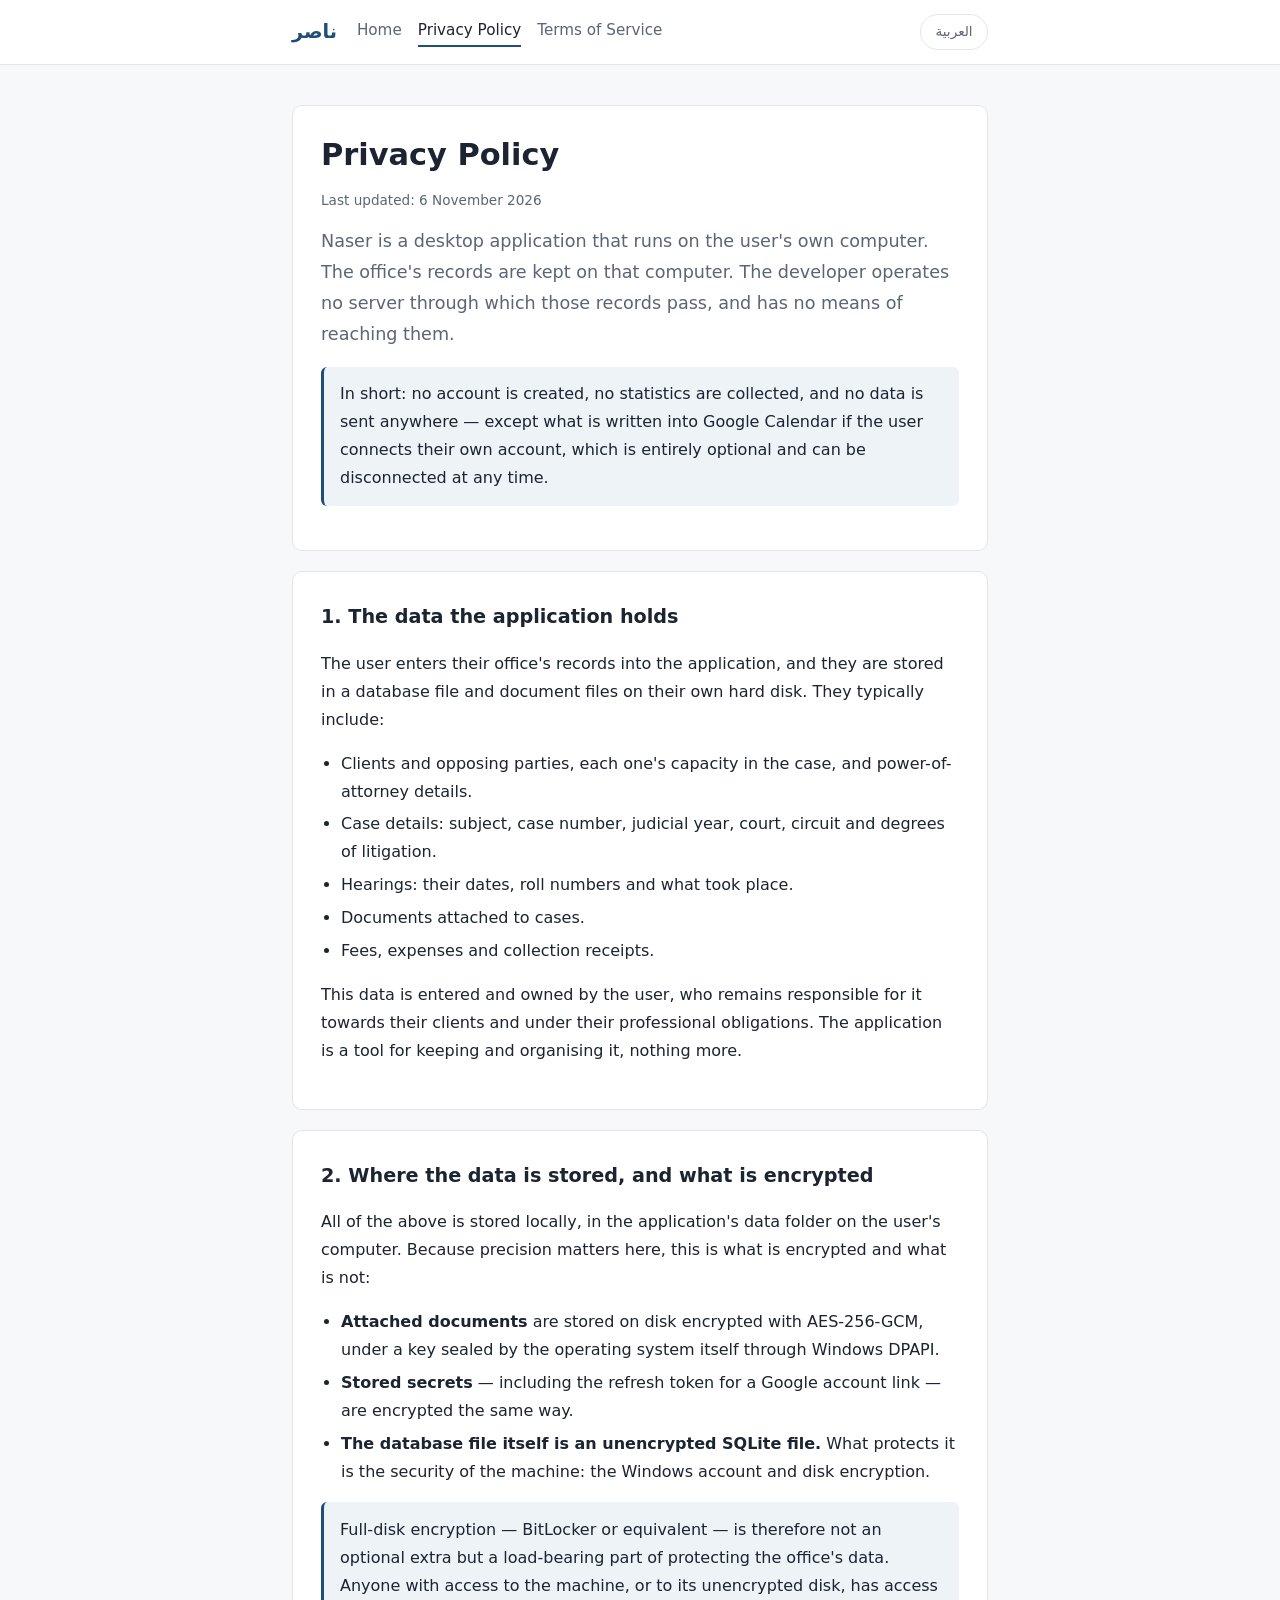
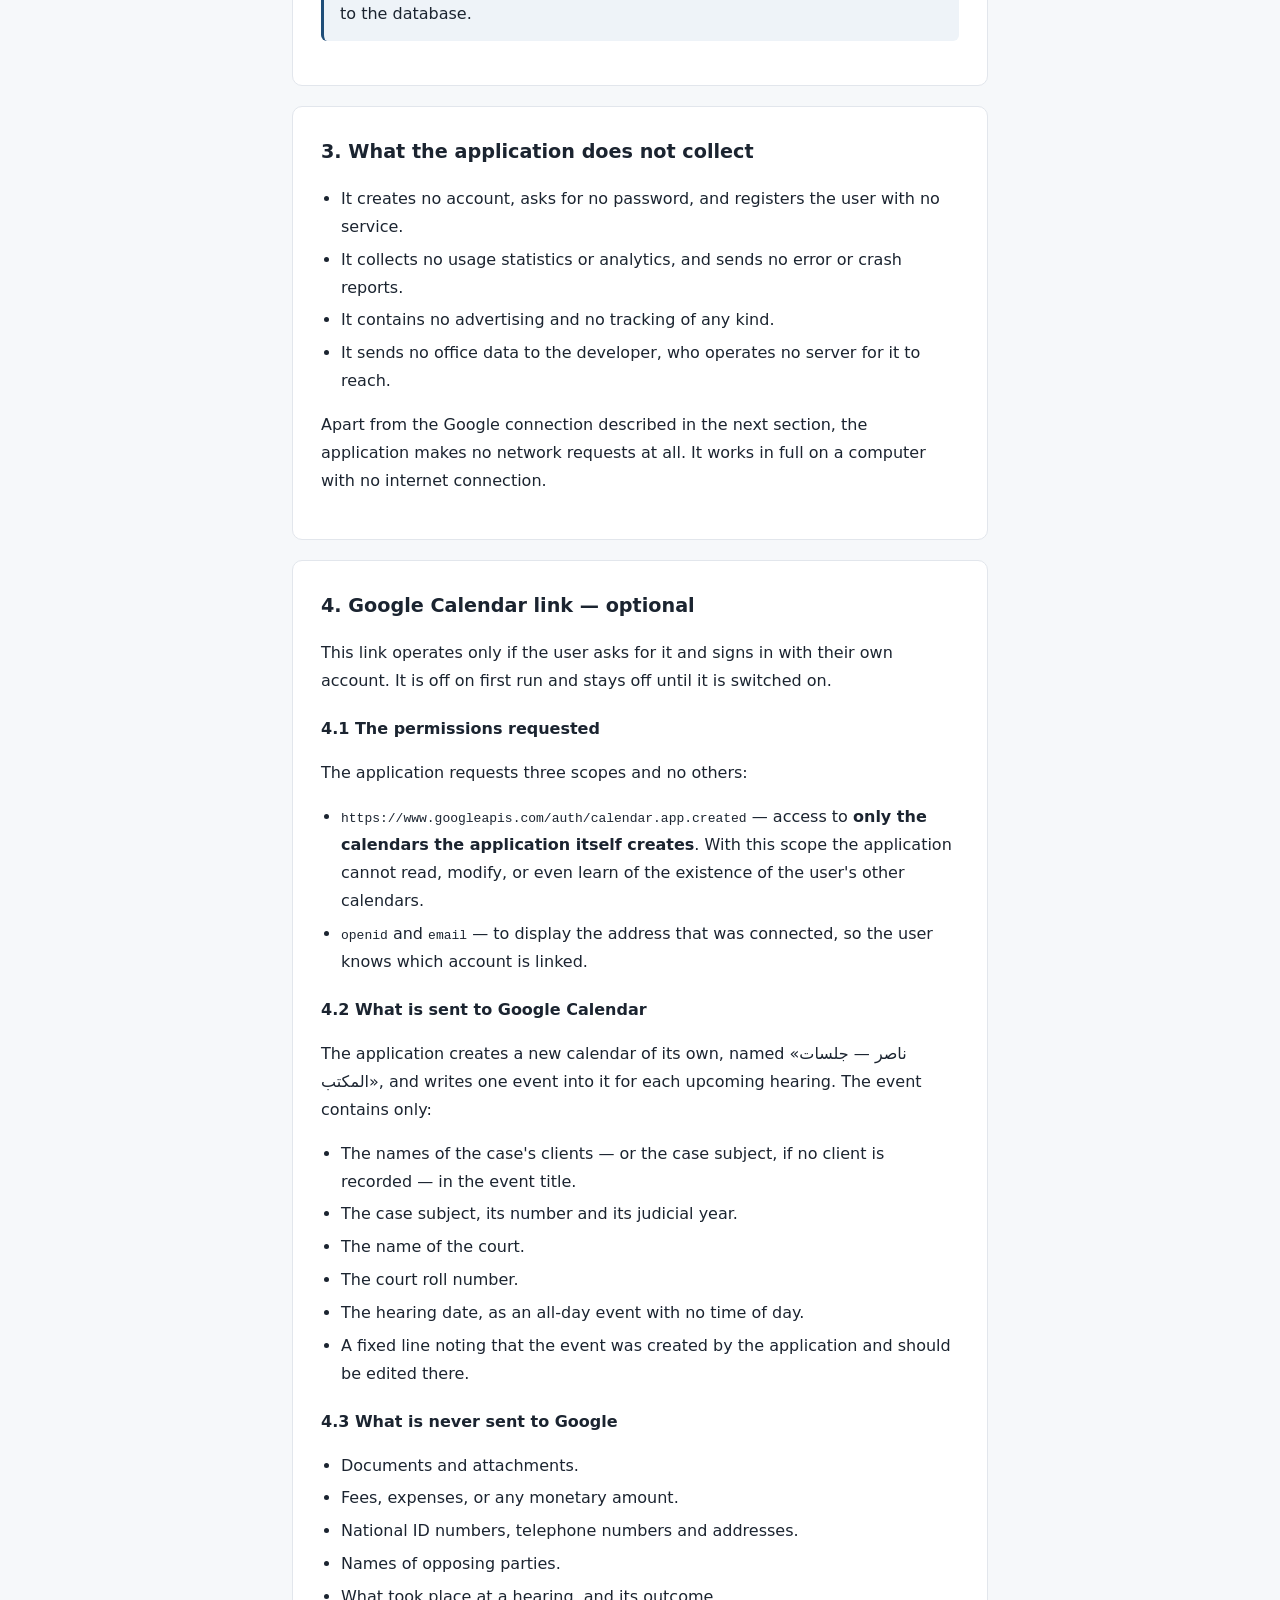
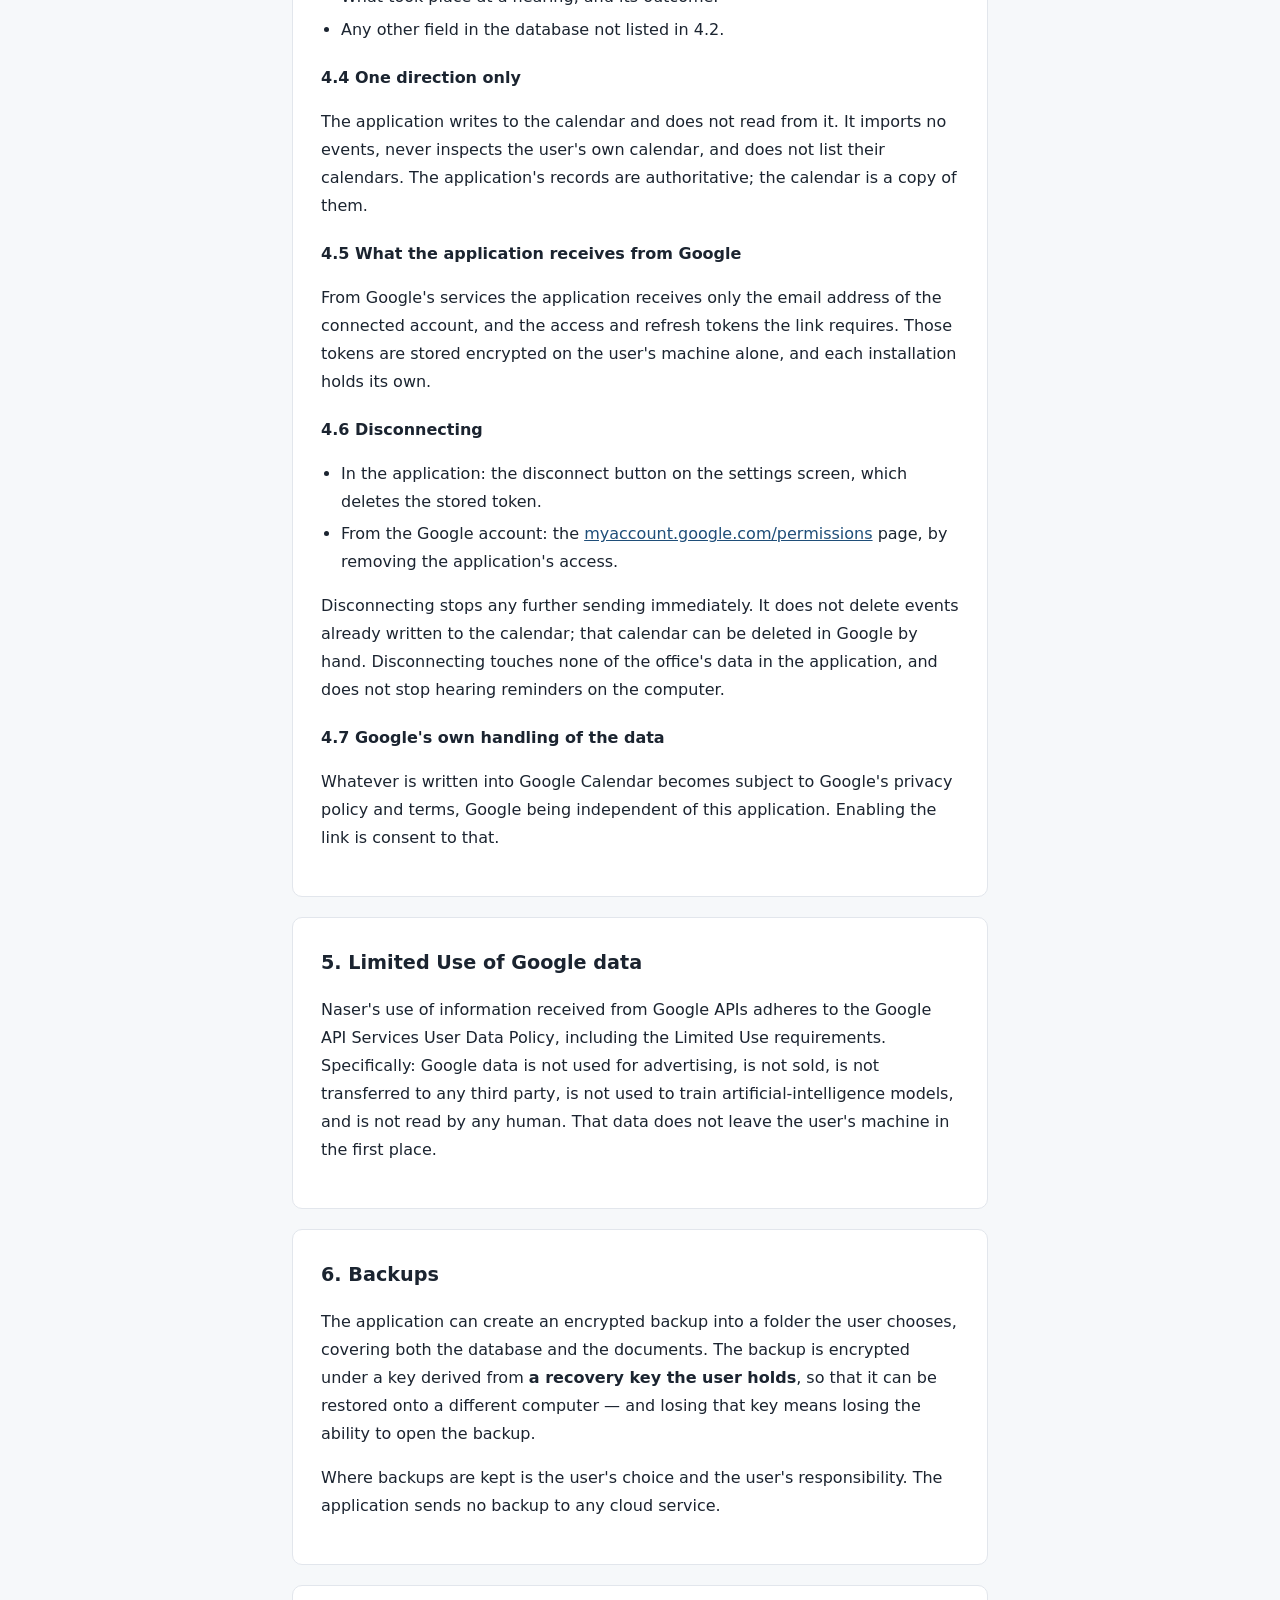
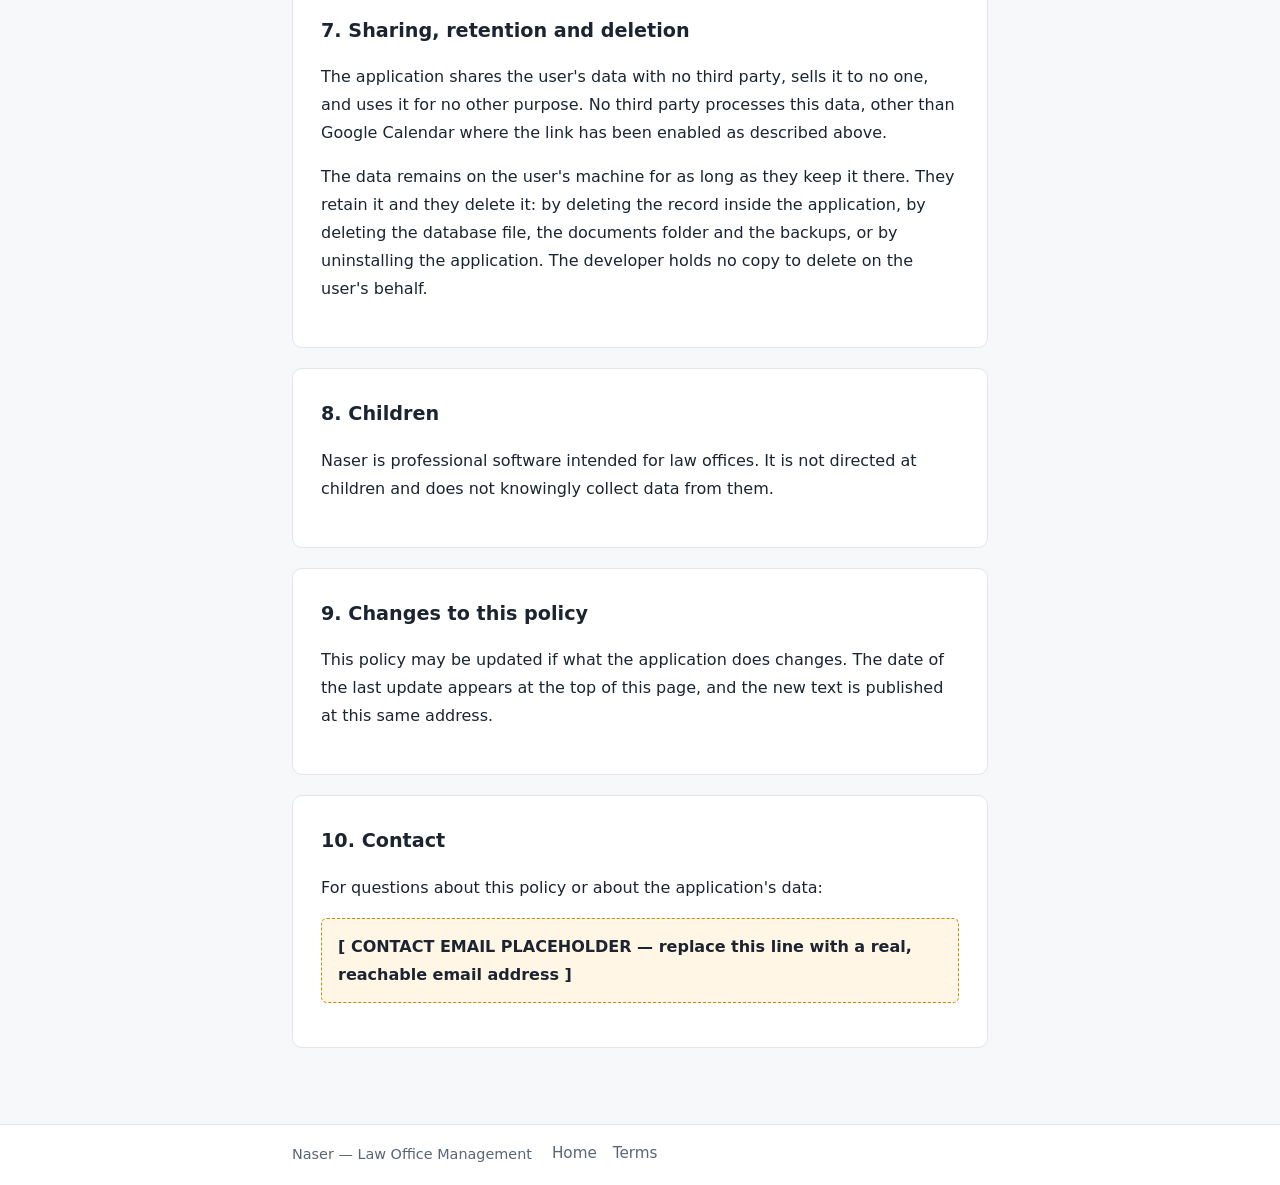
==== privacy.html @ e660e1ad "The pages Google asks for before an app leaves Testing A homepage, a privacy policy and terms of ser" ====
<!DOCTYPE html>
<html lang="ar" dir="rtl" data-lang="ar">
  <head>
    <meta charset="utf-8" />
    <meta name="viewport" content="width=device-width, initial-scale=1" />
    <title>سياسة الخصوصية — ناصر</title>
    <meta
      name="description"
      content="سياسة خصوصية برنامج ناصر لإدارة مكتب المحاماة. Privacy Policy for Naser, a law office management desktop application."
    />
    <link rel="stylesheet" href="styles.css" />
    <script src="lang.js"></script>
  </head>
  <body>
    <header>
      <div class="bar">
        <a class="wordmark" href="index.html">ناصر</a>
        <nav>
          <a href="index.html"><span lang="ar">الرئيسية</span><span lang="en">Home</span></a>
          <a href="privacy.html" aria-current="page"><span lang="ar">سياسة الخصوصية</span><span lang="en">Privacy Policy</span></a>
          <a href="terms.html"><span lang="ar">شروط الاستخدام</span><span lang="en">Terms of Service</span></a>
        </nav>
        <button class="lang-toggle" type="button" id="lang-toggle">
          <span lang="ar">English</span><span lang="en">العربية</span>
        </button>
      </div>
    </header>

    <main>
      <!-- ───────────────────────────── Arabic ───────────────────────────── -->
      <div lang="ar">
        <section class="card">
          <h1>سياسة الخصوصية</h1>
          <p class="updated">آخر تحديث: ٦ نوفمبر ٢٠٢٦</p>
          <p class="lede">
            ناصر برنامج لسطح المكتب يعمل على حاسوب المستخدم نفسه. بيانات المكتب تُحفظ على ذلك
            الحاسوب، ولا يملك مطوِّر البرنامج خادمًا تمر به هذه البيانات ولا وسيلة للوصول إليها.
          </p>
          <div class="note">
            خلاصة هذه السياسة: لا حساب يُنشَأ، ولا إحصاءات تُجمَع، ولا بيانات تُرسَل إلى أي
            جهة — إلا ما يُكتَب في تقويم Google إذا ربط المستخدم حسابه بنفسه، وهو ربط اختياري
            بالكامل ويمكن فصله في أي وقت.
          </div>
        </section>

        <section class="card">
          <h2>١. البيانات التي يحفظها البرنامج</h2>
          <p>
            يُدخل المستخدم بيانات مكتبه في البرنامج، فتُحفظ في ملف قاعدة بيانات وملفات مستندات
            على القرص الصلب لحاسوبه. وتشمل عادةً:
          </p>
          <ul>
            <li>بيانات الموكلين والخصوم وصفة كل منهم في القضية، وبيانات التوكيل.</li>
            <li>بيانات القضايا: الموضوع ورقم الدعوى والسنة القضائية والمحكمة والدائرة ودرجات التقاضي.</li>
            <li>الجلسات: تواريخها وأرقام الرول وما تم فيها.</li>
            <li>المستندات المرفقة بالقضايا.</li>
            <li>الأتعاب والمصروفات وإيصالات التحصيل.</li>
          </ul>
          <p>
            هذه البيانات يُدخلها المستخدم ويملكها، وهو المسؤول عنها تجاه موكليه وبموجب
            التزاماته المهنية. البرنامج أداة حفظ وتنظيم لا أكثر.
          </p>
        </section>

        <section class="card">
          <h2>٢. أين تُحفظ البيانات، وما المشفَّر منها</h2>
          <p>
            كل ما سبق يُحفظ محليًّا في مجلد بيانات التطبيق على حاسوب المستخدم. ولأن الدقة هنا
            تهم، هذا تفصيل ما هو مشفَّر وما ليس كذلك:
          </p>
          <ul>
            <li>
              <strong>المستندات المرفقة</strong> تُحفظ على القرص مشفَّرة بمعيار
              AES‑256‑GCM، بمفتاح يختمه نظام التشغيل نفسه عبر
              <span dir="ltr">Windows DPAPI</span>.
            </li>
            <li>
              <strong>الأسرار المخزَّنة</strong> — ومنها رمز تحديث الربط بحساب Google —
              مشفَّرة بالطريقة نفسها.
            </li>
            <li>
              <strong>ملف قاعدة البيانات نفسه ملف <span dir="ltr">SQLite</span> غير
              مشفَّر.</strong> الذي يحميه هو أمان الجهاز نفسه: حساب Windows وتشفير القرص.
            </li>
          </ul>
          <div class="note">
            ولذلك فإن تشفير قرص الجهاز — <span dir="ltr">BitLocker</span> أو ما يماثله — ليس
            إجراءً إضافيًّا مستحسنًا، بل هو جزء أساسي من حماية بيانات المكتب. من وصل إلى
            الجهاز أو إلى قرصه غير المشفَّر وصل إلى قاعدة البيانات.
          </div>
        </section>

        <section class="card">
          <h2>٣. ما لا يجمعه البرنامج</h2>
          <ul>
            <li>لا يُنشئ البرنامج حسابًا، ولا يطلب كلمة مرور، ولا يسجِّل المستخدم في أي خدمة.</li>
            <li>لا يجمع إحصاءات استخدام ولا تحليلات، ولا يرسل تقارير أخطاء أو انهيار.</li>
            <li>لا يحتوي على إعلانات ولا على أي أداة تتبُّع.</li>
            <li>لا يرسل بيانات المكتب إلى مطوِّر البرنامج، ولا يملك المطوِّر خادمًا تصل إليه.</li>
          </ul>
          <p>
            وفيما عدا الاتصال بخدمات Google الموصوف في البند التالي، لا يُجري البرنامج أي اتصال
            بالشبكة. وهو يعمل كاملًا على جهاز غير متصل بالإنترنت.
          </p>
        </section>

        <section class="card">
          <h2>٤. ربط تقويم Google — اختياري</h2>
          <p>
            لا يعمل هذا الربط إلا إذا طلبه المستخدم وأتم تسجيل الدخول بحسابه. وهو مُعطَّل عند
            أول تشغيل، ويبقى مُعطَّلًا حتى يُفعَّل.
          </p>

          <h3>٤.١ الصلاحيات المطلوبة</h3>
          <p>يطلب البرنامج ثلاث صلاحيات، لا غير:</p>
          <ul>
            <li>
              <code dir="ltr">https://www.googleapis.com/auth/calendar.app.created</code> —
              الوصول إلى <strong>التقاويم التي ينشئها البرنامج نفسه فقط</strong>. لا يستطيع
              البرنامج بهذه الصلاحية قراءة تقويمات المستخدم الأخرى ولا تعديلها ولا حتى معرفة
              وجودها.
            </li>
            <li><code dir="ltr">openid</code> و<code dir="ltr">email</code> — لإظهار عنوان البريد الذي تم الربط به، حتى يعرف المستخدم أي حساب موصول.</li>
          </ul>

          <h3>٤.٢ ما يُرسَل إلى تقويم Google</h3>
          <p>
            ينشئ البرنامج تقويمًا جديدًا خاصًّا به باسم «ناصر — جلسات المكتب»، ويكتب فيه حدثًا
            لكل جلسة قادمة. ويحتوي الحدث على هذه البيانات وحدها:
          </p>
          <ul>
            <li>أسماء موكلي القضية، أو موضوع الدعوى إن لم يكن لها موكل مسجَّل، في عنوان الحدث.</li>
            <li>موضوع الدعوى ورقمها وسنتها القضائية.</li>
            <li>اسم المحكمة.</li>
            <li>رقم الرول.</li>
            <li>تاريخ الجلسة، حدثًا ليوم كامل بلا توقيت.</li>
            <li>سطر ثابت ينبِّه إلى أن الحدث أنشأه البرنامج وأن التعديل يكون من البرنامج.</li>
          </ul>

          <h3>٤.٣ ما لا يُرسَل إلى Google أبدًا</h3>
          <ul>
            <li>المستندات والمرفقات.</li>
            <li>الأتعاب والمصروفات وأي مبلغ مالي.</li>
            <li>أرقام الهوية أو الرقم القومي، وأرقام الهواتف، والعناوين.</li>
            <li>أسماء الخصوم.</li>
            <li>ما تم في الجلسة ونتائجها.</li>
            <li>أي بيان آخر في قاعدة البيانات لم يُذكر في البند ٤.٢.</li>
          </ul>

          <h3>٤.٤ الاتجاه واحد</h3>
          <p>
            يكتب البرنامج في التقويم ولا يقرأ منه. لا يستورد أحداثًا، ولا يطالع تقويم المستخدم،
            ولا يستعلم عن قائمة تقاويمه. سجلّ البرنامج هو الأصل، والتقويم صورة منه.
          </p>

          <h3>٤.٥ ما يستقبله البرنامج من Google</h3>
          <p>
            لا يستقبل البرنامج من خدمات Google إلا عنوان البريد الإلكتروني للحساب الموصول،
            ورموز الدخول والتحديث اللازمة للربط. تُحفظ هذه الرموز مشفَّرة على جهاز المستخدم
            وحده، ولكل نسخة مُثبَّتة رموزها الخاصة.
          </p>

          <h3>٤.٦ فصل الربط</h3>
          <ul>
            <li>من داخل البرنامج: زر فصل الربط في شاشة الإعدادات، فيُحذف الرمز المخزَّن.</li>
            <li>من حساب Google: صفحة
              <a dir="ltr" href="https://myaccount.google.com/permissions" rel="noopener noreferrer" target="_blank">myaccount.google.com/permissions</a>،
              بسحب صلاحية التطبيق.
            </li>
          </ul>
          <p>
            فصل الربط يوقف الإرسال فورًا، ولا يحذف الأحداث التي سبق كتابتها في التقويم؛ يمكن
            حذف ذلك التقويم من Google يدويًّا. وفصل الربط لا يمس بيانات المكتب في البرنامج،
            ولا يوقف تنبيهات الجلسات على الحاسوب.
          </p>

          <h3>٤.٧ معالجة Google للبيانات</h3>
          <p>
            ما يُكتَب في تقويم Google يصبح خاضعًا لسياسة خصوصية Google وشروطها، وهي جهة
            مستقلة عن هذا البرنامج. تفعيل الربط يعني الموافقة على ذلك.
          </p>
        </section>

        <section class="card">
          <h2>٥. الاستخدام المحدود لبيانات Google</h2>
          <p>
            يلتزم استخدام ناصر للمعلومات الواردة من واجهات Google البرمجية بسياسة
            <span dir="ltr">Google API Services User Data Policy</span>، بما فيها متطلبات
            الاستخدام المحدود <span dir="ltr">(Limited Use)</span>. وعلى وجه التحديد: لا
            تُستخدم بيانات Google في الإعلانات، ولا تُبَاع، ولا تُنقَل إلى أي طرف ثالث، ولا
            تُستخدم في تدريب نماذج ذكاء اصطناعي، ولا يطالعها أحد من البشر. وهذه البيانات لا
            تغادر جهاز المستخدم أصلًا.
          </p>
        </section>

        <section class="card">
          <h2>٦. النسخ الاحتياطي</h2>
          <p>
            يستطيع البرنامج إنشاء نسخة احتياطية مشفَّرة في مجلد يختاره المستخدم، تشمل قاعدة
            البيانات والمستندات. والنسخة مشفَّرة بمفتاح مُشتَقّ من <strong>مفتاح استرجاع
            يحتفظ به المستخدم</strong> حتى تكون قابلة للاستعادة على حاسوب آخر — وفقدان هذا
            المفتاح يعني فقدان القدرة على فتح النسخة.
          </p>
          <p>
            مكان حفظ النسخ يختاره المستخدم ويخضع لمسؤوليته. لا يُرسل البرنامج أي نسخة احتياطية
            إلى أي خدمة سحابية.
          </p>
        </section>

        <section class="card">
          <h2>٧. المشاركة مع الغير والاحتفاظ والحذف</h2>
          <p>
            لا يُشارك البرنامج بيانات المستخدم مع أي طرف ثالث، ولا يبيعها، ولا يستخدمها في أي
            غرض آخر. ولا يوجد طرف ثالث يعالج هذه البيانات، فيما عدا تقويم Google إذا فُعِّل
            الربط كما هو موصوف أعلاه.
          </p>
          <p>
            تبقى البيانات على جهاز المستخدم ما بقيت، فهو من يحتفظ بها ومن يحذفها: حذف السجل من
            داخل البرنامج، أو حذف ملف قاعدة البيانات ومجلد المستندات والنسخ الاحتياطية، أو
            إزالة البرنامج من الجهاز. ولا يملك المطوِّر نسخة يحذفها بالنيابة عن المستخدم.
          </p>
        </section>

        <section class="card">
          <h2>٨. الأطفال</h2>
          <p>
            ناصر برنامج مهني موجَّه إلى مكاتب المحاماة، وليس موجَّهًا إلى الأطفال، ولا يجمع
            بيانات منهم عن قصد.
          </p>
        </section>

        <section class="card">
          <h2>٩. تغيير هذه السياسة</h2>
          <p>
            قد تُحدَّث هذه السياسة إذا تغيَّر ما يفعله البرنامج. ويظهر تاريخ آخر تحديث في أعلى
            الصفحة، ويُنشر النص الجديد على هذا العنوان نفسه.
          </p>
        </section>

        <section class="card">
          <h2>١٠. التواصل</h2>
          <p>للأسئلة المتعلقة بهذه السياسة أو ببيانات البرنامج:</p>
          <p class="placeholder">
            [ موضع بريد التواصل — يُستبدَل هذا السطر ببريد إلكتروني حقيقي يمكن استقباله ]
          </p>
        </section>
      </div>

      <!-- ───────────────────────────── English ──────────────────────────── -->
      <div lang="en">
        <section class="card">
          <h1>Privacy Policy</h1>
          <p class="updated">Last updated: 6 November 2026</p>
          <p class="lede">
            Naser is a desktop application that runs on the user's own computer. The office's
            records are kept on that computer. The developer operates no server through which
            those records pass, and has no means of reaching them.
          </p>
          <div class="note">
            In short: no account is created, no statistics are collected, and no data is sent
            anywhere — except what is written into Google Calendar if the user connects their own
            account, which is entirely optional and can be disconnected at any time.
          </div>
        </section>

        <section class="card">
          <h2>1. The data the application holds</h2>
          <p>
            The user enters their office's records into the application, and they are stored in a
            database file and document files on their own hard disk. They typically include:
          </p>
          <ul>
            <li>Clients and opposing parties, each one's capacity in the case, and power-of-attorney details.</li>
            <li>Case details: subject, case number, judicial year, court, circuit and degrees of litigation.</li>
            <li>Hearings: their dates, roll numbers and what took place.</li>
            <li>Documents attached to cases.</li>
            <li>Fees, expenses and collection receipts.</li>
          </ul>
          <p>
            This data is entered and owned by the user, who remains responsible for it towards
            their clients and under their professional obligations. The application is a tool for
            keeping and organising it, nothing more.
          </p>
        </section>

        <section class="card">
          <h2>2. Where the data is stored, and what is encrypted</h2>
          <p>
            All of the above is stored locally, in the application's data folder on the user's
            computer. Because precision matters here, this is what is encrypted and what is not:
          </p>
          <ul>
            <li>
              <strong>Attached documents</strong> are stored on disk encrypted with AES-256-GCM,
              under a key sealed by the operating system itself through Windows DPAPI.
            </li>
            <li>
              <strong>Stored secrets</strong> — including the refresh token for a Google
              account link — are encrypted the same way.
            </li>
            <li>
              <strong>The database file itself is an unencrypted SQLite file.</strong> What
              protects it is the security of the machine: the Windows account and disk encryption.
            </li>
          </ul>
          <div class="note">
            Full-disk encryption — BitLocker or equivalent — is therefore not an optional extra
            but a load-bearing part of protecting the office's data. Anyone with access to the
            machine, or to its unencrypted disk, has access to the database.
          </div>
        </section>

        <section class="card">
          <h2>3. What the application does not collect</h2>
          <ul>
            <li>It creates no account, asks for no password, and registers the user with no service.</li>
            <li>It collects no usage statistics or analytics, and sends no error or crash reports.</li>
            <li>It contains no advertising and no tracking of any kind.</li>
            <li>It sends no office data to the developer, who operates no server for it to reach.</li>
          </ul>
          <p>
            Apart from the Google connection described in the next section, the application makes
            no network requests at all. It works in full on a computer with no internet connection.
          </p>
        </section>

        <section class="card">
          <h2>4. Google Calendar link — optional</h2>
          <p>
            This link operates only if the user asks for it and signs in with their own account.
            It is off on first run and stays off until it is switched on.
          </p>

          <h3>4.1 The permissions requested</h3>
          <p>The application requests three scopes and no others:</p>
          <ul>
            <li>
              <code>https://www.googleapis.com/auth/calendar.app.created</code> — access to
              <strong>only the calendars the application itself creates</strong>. With this scope
              the application cannot read, modify, or even learn of the existence of the user's
              other calendars.
            </li>
            <li><code>openid</code> and <code>email</code> — to display the address that was connected, so the user knows which account is linked.</li>
          </ul>

          <h3>4.2 What is sent to Google Calendar</h3>
          <p>
            The application creates a new calendar of its own, named «ناصر — جلسات المكتب», and
            writes one event into it for each upcoming hearing. The event contains only:
          </p>
          <ul>
            <li>The names of the case's clients — or the case subject, if no client is recorded — in the event title.</li>
            <li>The case subject, its number and its judicial year.</li>
            <li>The name of the court.</li>
            <li>The court roll number.</li>
            <li>The hearing date, as an all-day event with no time of day.</li>
            <li>A fixed line noting that the event was created by the application and should be edited there.</li>
          </ul>

          <h3>4.3 What is never sent to Google</h3>
          <ul>
            <li>Documents and attachments.</li>
            <li>Fees, expenses, or any monetary amount.</li>
            <li>National ID numbers, telephone numbers and addresses.</li>
            <li>Names of opposing parties.</li>
            <li>What took place at a hearing, and its outcome.</li>
            <li>Any other field in the database not listed in 4.2.</li>
          </ul>

          <h3>4.4 One direction only</h3>
          <p>
            The application writes to the calendar and does not read from it. It imports no
            events, never inspects the user's own calendar, and does not list their calendars.
            The application's records are authoritative; the calendar is a copy of them.
          </p>

          <h3>4.5 What the application receives from Google</h3>
          <p>
            From Google's services the application receives only the email address of the
            connected account, and the access and refresh tokens the link requires. Those tokens
            are stored encrypted on the user's machine alone, and each installation holds its own.
          </p>

          <h3>4.6 Disconnecting</h3>
          <ul>
            <li>In the application: the disconnect button on the settings screen, which deletes the stored token.</li>
            <li>From the Google account: the
              <a href="https://myaccount.google.com/permissions" rel="noopener noreferrer" target="_blank">myaccount.google.com/permissions</a>
              page, by removing the application's access.
            </li>
          </ul>
          <p>
            Disconnecting stops any further sending immediately. It does not delete events already
            written to the calendar; that calendar can be deleted in Google by hand. Disconnecting
            touches none of the office's data in the application, and does not stop hearing
            reminders on the computer.
          </p>

          <h3>4.7 Google's own handling of the data</h3>
          <p>
            Whatever is written into Google Calendar becomes subject to Google's privacy policy
            and terms, Google being independent of this application. Enabling the link is consent
            to that.
          </p>
        </section>

        <section class="card">
          <h2>5. Limited Use of Google data</h2>
          <p>
            Naser's use of information received from Google APIs adheres to the
            Google API Services User Data Policy, including the Limited Use requirements.
            Specifically: Google data is not used for advertising, is not sold, is not transferred
            to any third party, is not used to train artificial-intelligence models, and is not
            read by any human. That data does not leave the user's machine in the first place.
          </p>
        </section>

        <section class="card">
          <h2>6. Backups</h2>
          <p>
            The application can create an encrypted backup into a folder the user chooses,
            covering both the database and the documents. The backup is encrypted under a key
            derived from <strong>a recovery key the user holds</strong>, so that it can be
            restored onto a different computer — and losing that key means losing the ability to
            open the backup.
          </p>
          <p>
            Where backups are kept is the user's choice and the user's responsibility. The
            application sends no backup to any cloud service.
          </p>
        </section>

        <section class="card">
          <h2>7. Sharing, retention and deletion</h2>
          <p>
            The application shares the user's data with no third party, sells it to no one, and
            uses it for no other purpose. No third party processes this data, other than Google
            Calendar where the link has been enabled as described above.
          </p>
          <p>
            The data remains on the user's machine for as long as they keep it there. They retain
            it and they delete it: by deleting the record inside the application, by deleting the
            database file, the documents folder and the backups, or by uninstalling the
            application. The developer holds no copy to delete on the user's behalf.
          </p>
        </section>

        <section class="card">
          <h2>8. Children</h2>
          <p>
            Naser is professional software intended for law offices. It is not directed at
            children and does not knowingly collect data from them.
          </p>
        </section>

        <section class="card">
          <h2>9. Changes to this policy</h2>
          <p>
            This policy may be updated if what the application does changes. The date of the last
            update appears at the top of this page, and the new text is published at this same
            address.
          </p>
        </section>

        <section class="card">
          <h2>10. Contact</h2>
          <p>For questions about this policy or about the application's data:</p>
          <p class="placeholder">
            [ CONTACT EMAIL PLACEHOLDER — replace this line with a real, reachable email address ]
          </p>
        </section>
      </div>
    </main>

    <footer>
      <div class="bar bar--footer">
        <span><span lang="ar">ناصر — نظام إدارة مكتب المحاماة</span><span lang="en">Naser — Law Office Management</span></span>
        <nav>
          <a href="index.html"><span lang="ar">الرئيسية</span><span lang="en">Home</span></a>
          <a href="terms.html"><span lang="ar">الشروط</span><span lang="en">Terms</span></a>
        </nav>
      </div>
    </footer>
  </body>
</html>
---- styles.css ----
/*
  One stylesheet for the three pages.

  No framework and no webfont: the pages must load on a slow connection and
  must not report a visitor to a third party, which a hosted font does.
*/

:root {
  --ink: #1b2430;
  --muted: #5a6575;
  --line: #e2e6ec;
  --paper: #ffffff;
  --wash: #f6f8fa;
  --accent: #1f4e79;
  --accent-wash: #eef3f8;
  --radius: 10px;
  --measure: 46rem;
}

* {
  box-sizing: border-box;
}

html {
  font-family: 'Segoe UI', 'Noto Sans Arabic', Tahoma, system-ui, -apple-system, sans-serif;
  line-height: 1.75;
  color: var(--ink);
  background: var(--wash);
  -webkit-text-size-adjust: 100%;
}

body {
  margin: 0;
  display: flex;
  min-height: 100vh;
  flex-direction: column;
}

/* ── language ──────────────────────────────────────────────────────────
   Both languages are in the page. Without JavaScript both are shown,
   which is worse-looking and still correct; with it, one at a time. */
html[data-lang='ar'] [lang='en'],
html[data-lang='en'] [lang='ar'] {
  display: none;
}

header {
  background: var(--paper);
  border-bottom: 1px solid var(--line);
}

.bar {
  max-width: var(--measure);
  margin: 0 auto;
  padding: 0.9rem 1.25rem;
  display: flex;
  flex-wrap: wrap;
  align-items: center;
  gap: 0.75rem 1.25rem;
}

.wordmark {
  font-size: 1.2rem;
  font-weight: 700;
  color: var(--accent);
  text-decoration: none;
}

nav {
  display: flex;
  flex-wrap: wrap;
  gap: 1rem;
  font-size: 0.95rem;
}

nav a {
  color: var(--muted);
  text-decoration: none;
  padding-bottom: 2px;
  border-bottom: 2px solid transparent;
}

nav a:hover,
nav a:focus-visible {
  color: var(--accent);
  border-bottom-color: var(--accent);
}

nav a[aria-current='page'] {
  color: var(--ink);
  border-bottom-color: var(--accent);
}

.lang-toggle {
  margin-inline-start: auto;
  font: inherit;
  font-size: 0.85rem;
  cursor: pointer;
  background: var(--paper);
  color: var(--muted);
  border: 1px solid var(--line);
  border-radius: 999px;
  padding: 0.3rem 0.9rem;
}

.lang-toggle:hover {
  border-color: var(--accent);
  color: var(--accent);
}

main {
  flex: 1;
  max-width: var(--measure);
  width: 100%;
  margin: 0 auto;
  padding: 2.5rem 1.25rem 3.5rem;
}

.card {
  background: var(--paper);
  border: 1px solid var(--line);
  border-radius: var(--radius);
  padding: 1.75rem;
  margin-bottom: 1.25rem;
}

h1 {
  font-size: 1.9rem;
  line-height: 1.35;
  margin: 0 0 0.35rem;
}

h2 {
  font-size: 1.2rem;
  margin: 2rem 0 0.5rem;
}

h2:first-child {
  margin-top: 0;
}

h3 {
  font-size: 1rem;
  margin: 1.25rem 0 0.35rem;
}

p,
li {
  color: var(--ink);
}

.lede {
  font-size: 1.1rem;
  color: var(--muted);
  margin-top: 0;
}

.updated {
  font-size: 0.85rem;
  color: var(--muted);
}

ul {
  padding-inline-start: 1.25rem;
}

li {
  margin: 0.3rem 0;
}

a {
  color: var(--accent);
}

/* A fact worth not missing, and a thing the owner must still fill in. */
.note {
  background: var(--accent-wash);
  border-inline-start: 3px solid var(--accent);
  border-radius: 6px;
  padding: 0.85rem 1rem;
  margin: 1rem 0;
}

.placeholder {
  background: #fff6e5;
  border: 1px dashed #c98a00;
  border-radius: 6px;
  padding: 0.85rem 1rem;
  margin: 1rem 0;
  font-weight: 600;
}

.features {
  display: grid;
  gap: 1rem;
  grid-template-columns: 1fr;
  padding: 0;
  list-style: none;
}

@media (min-width: 40rem) {
  .features {
    grid-template-columns: 1fr 1fr;
  }
}

.features li {
  background: var(--wash);
  border: 1px solid var(--line);
  border-radius: 8px;
  padding: 0.9rem 1rem;
  margin: 0;
}

.features strong {
  display: block;
  margin-bottom: 0.2rem;
}

footer {
  border-top: 1px solid var(--line);
  background: var(--paper);
  font-size: 0.9rem;
  color: var(--muted);
}

.bar--footer {
  gap: 0.5rem 1.25rem;
}

footer a {
  color: var(--muted);
}

footer a:hover {
  color: var(--accent);
}
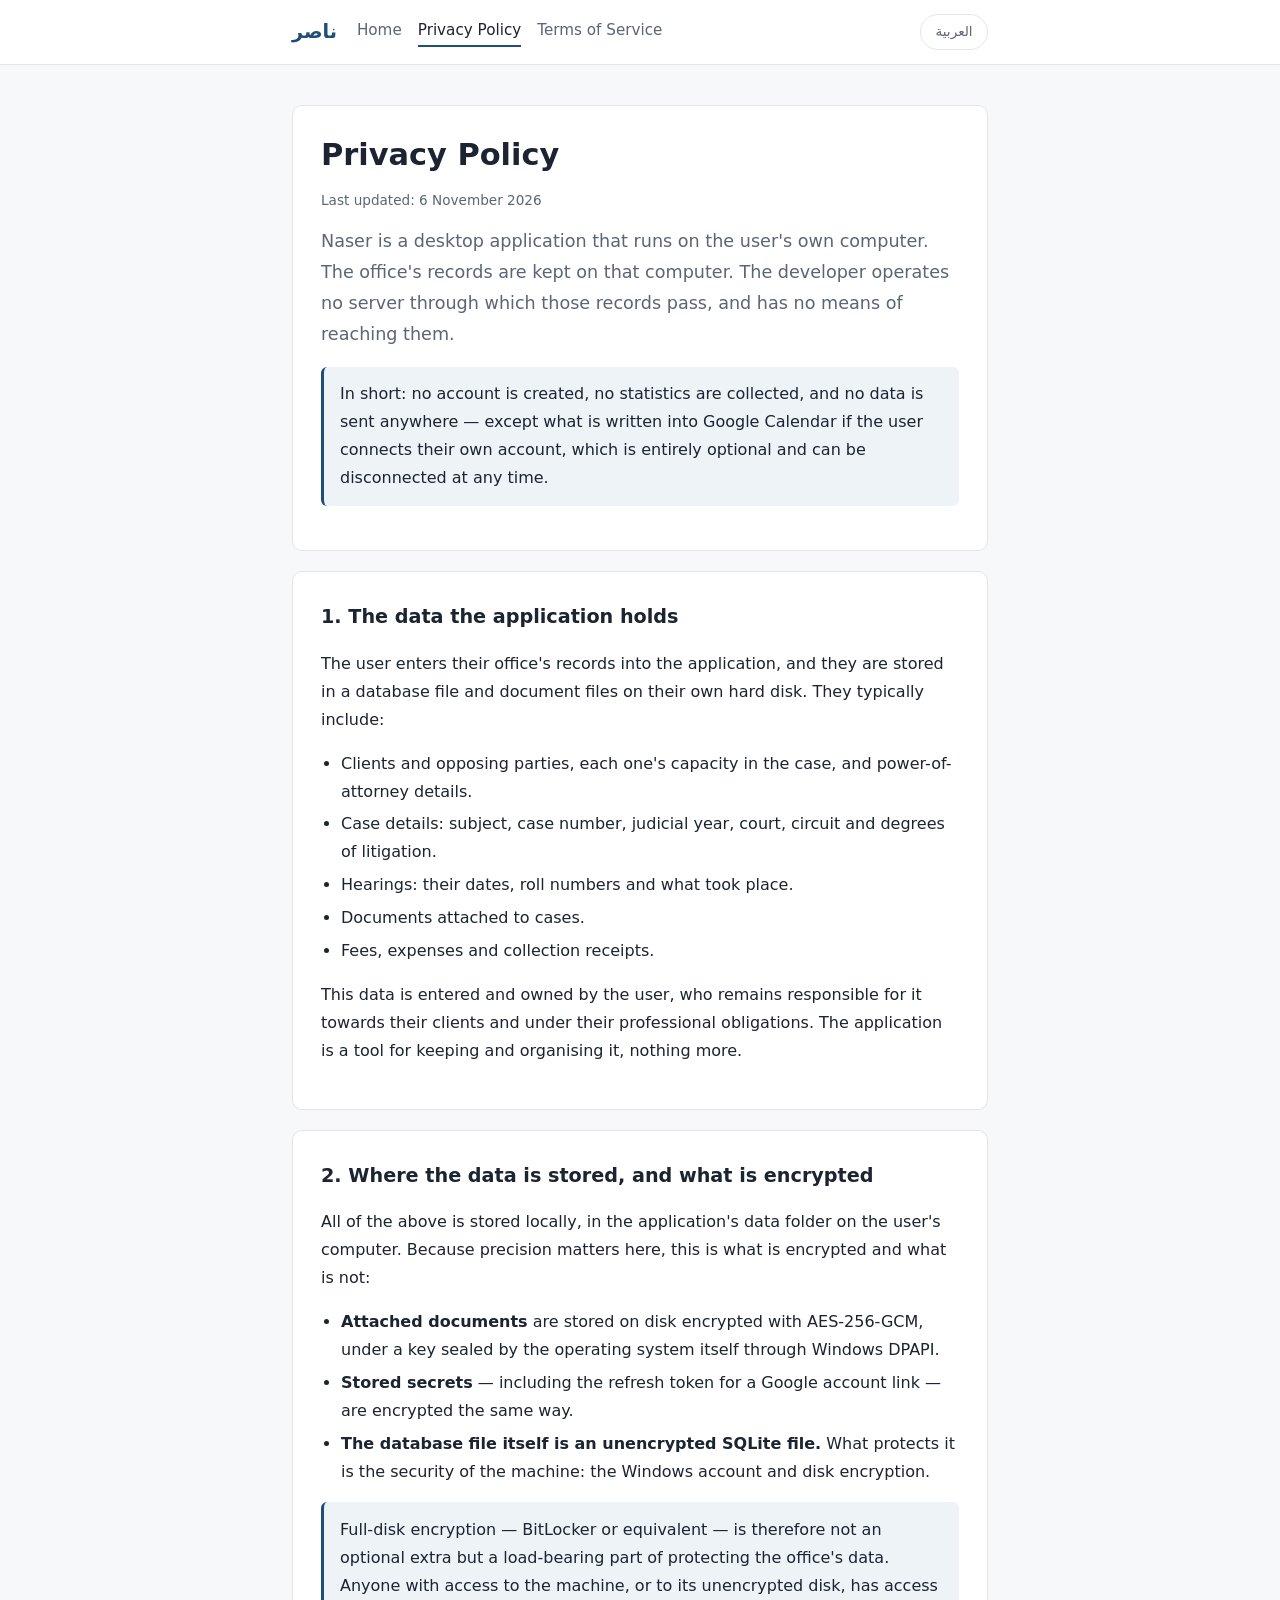
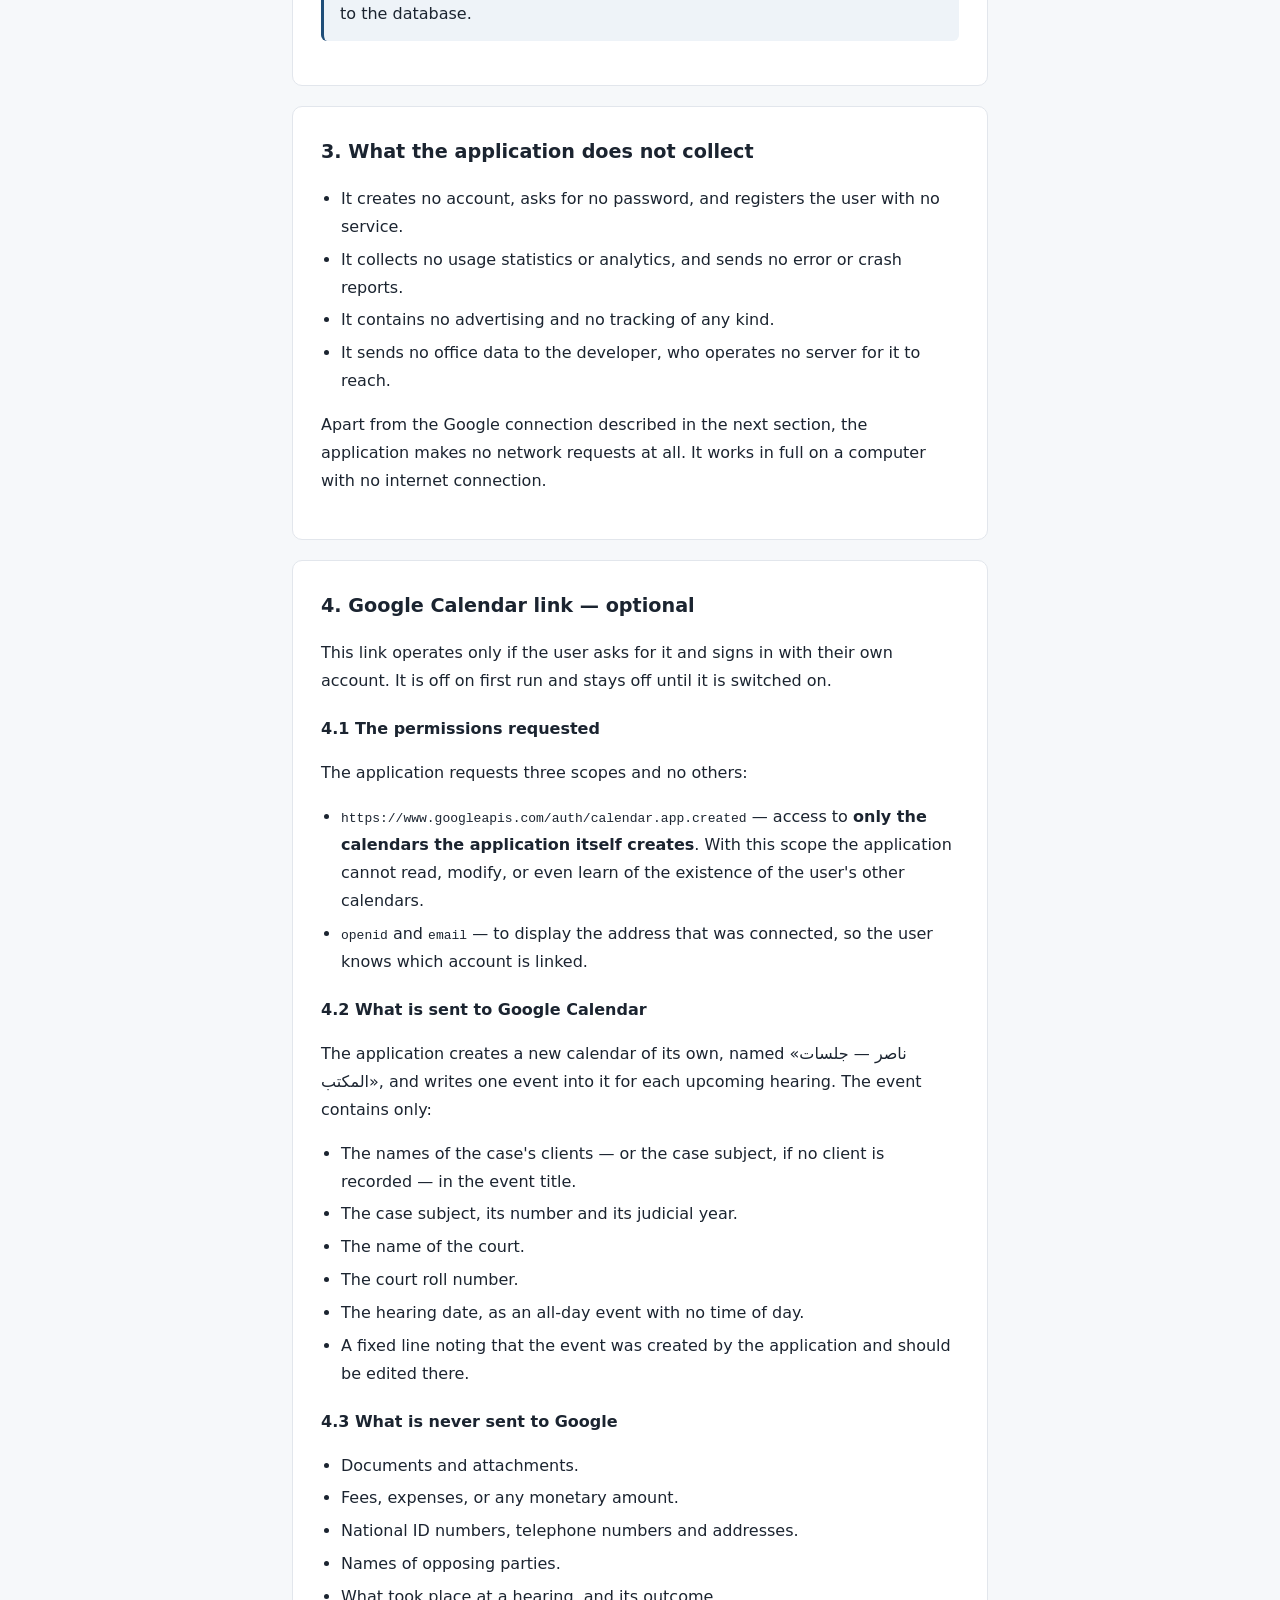
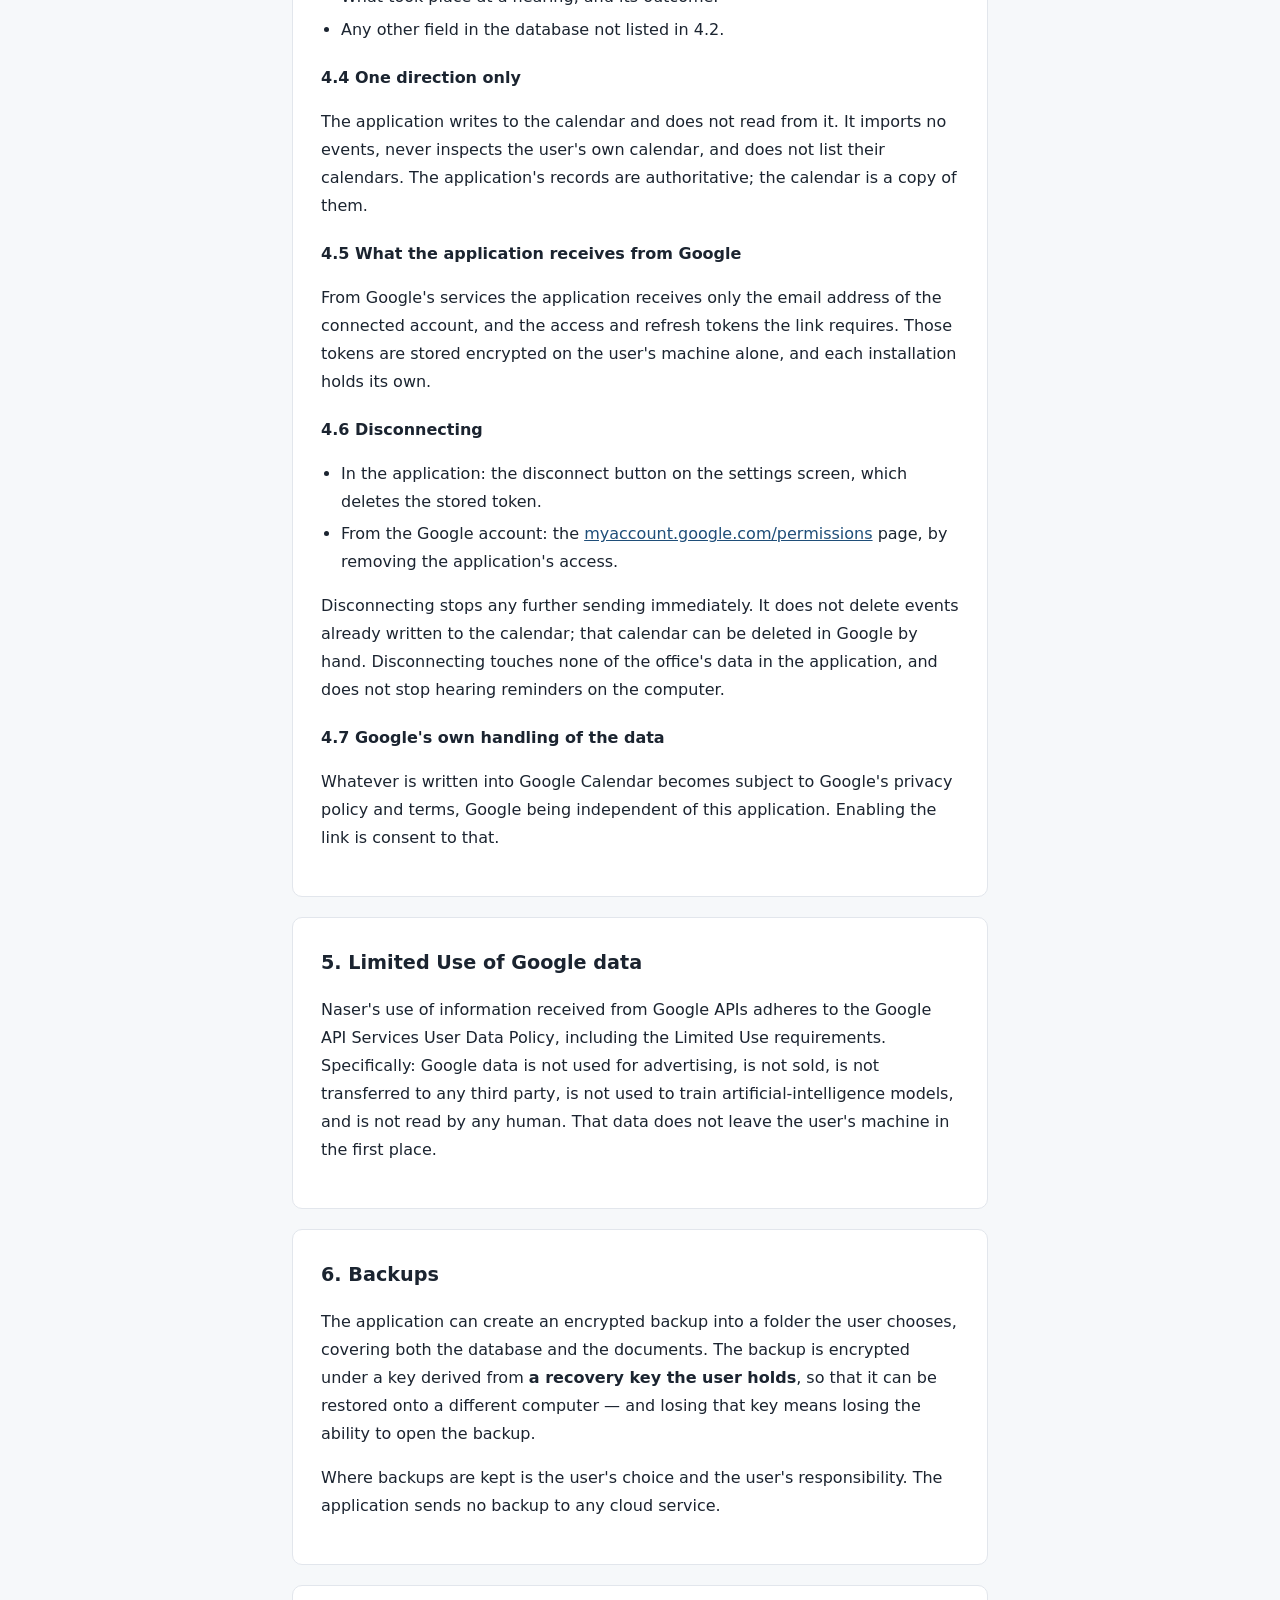
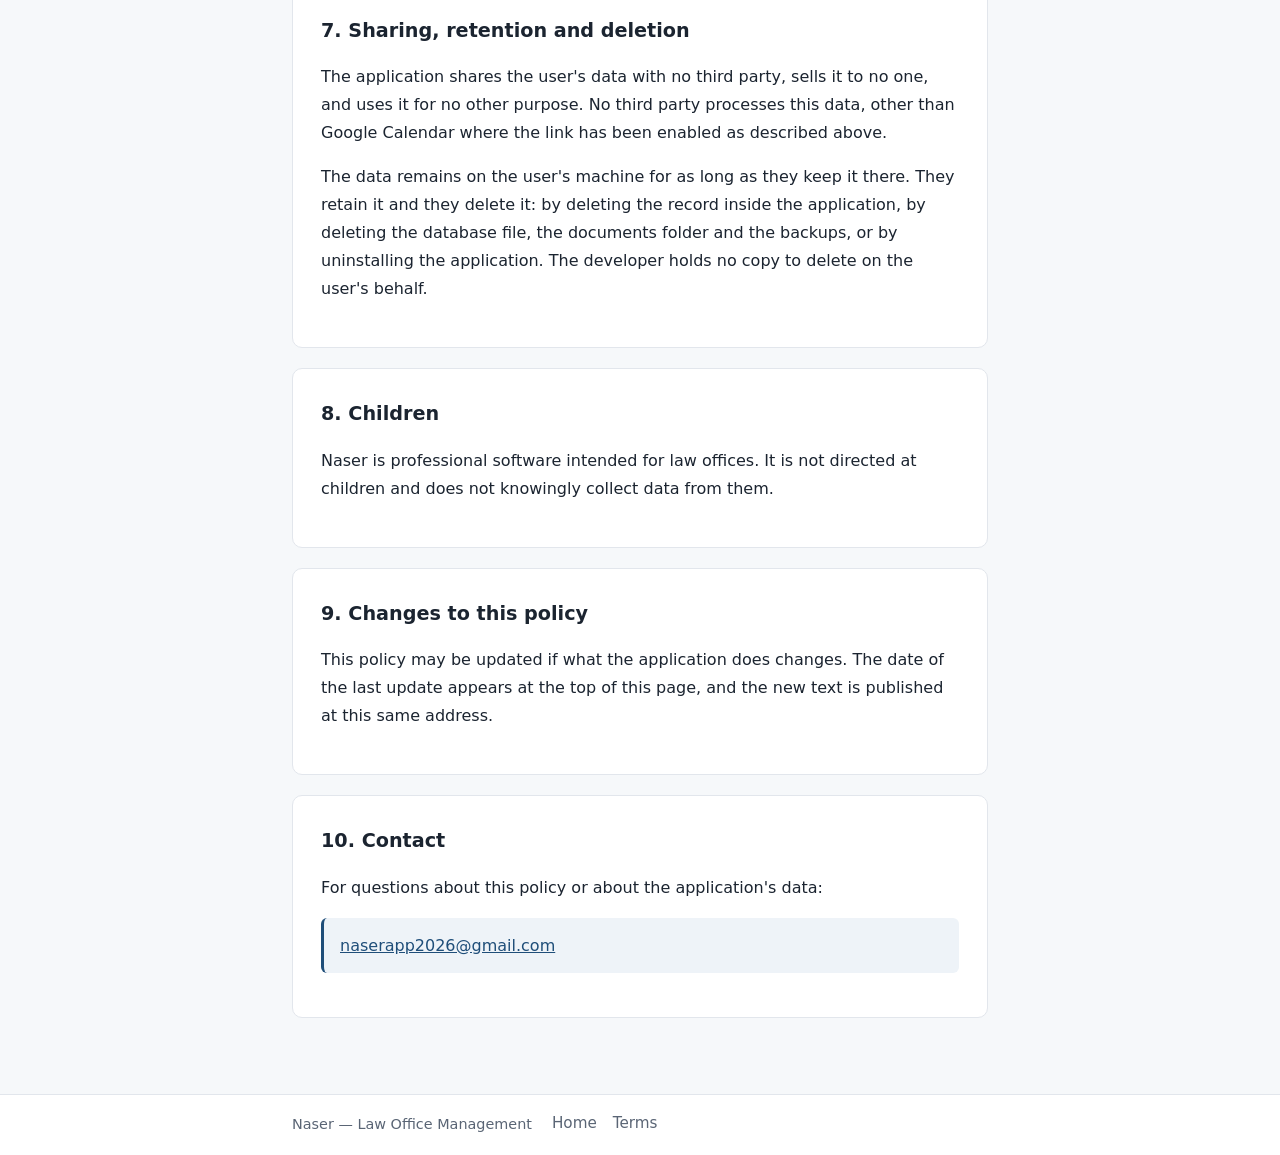
==== commit 44af596d: "A contact address the reviewer can actually write to The placeholder is replaced with the office's a" ====
--- a/privacy.html
+++ b/privacy.html
@@ -240,8 +240,8 @@
         <section class="card">
           <h2>١٠. التواصل</h2>
           <p>للأسئلة المتعلقة بهذه السياسة أو ببيانات البرنامج:</p>
-          <p class="placeholder">
-            [ موضع بريد التواصل — يُستبدَل هذا السطر ببريد إلكتروني حقيقي يمكن استقباله ]
+          <p class="note">
+            <a dir="ltr" href="mailto:naserapp2026@gmail.com">naserapp2026@gmail.com</a>
           </p>
         </section>
       </div>
@@ -465,8 +465,8 @@
         <section class="card">
           <h2>10. Contact</h2>
           <p>For questions about this policy or about the application's data:</p>
-          <p class="placeholder">
-            [ CONTACT EMAIL PLACEHOLDER — replace this line with a real, reachable email address ]
+          <p class="note">
+            <a dir="ltr" href="mailto:naserapp2026@gmail.com">naserapp2026@gmail.com</a>
           </p>
         </section>
       </div>
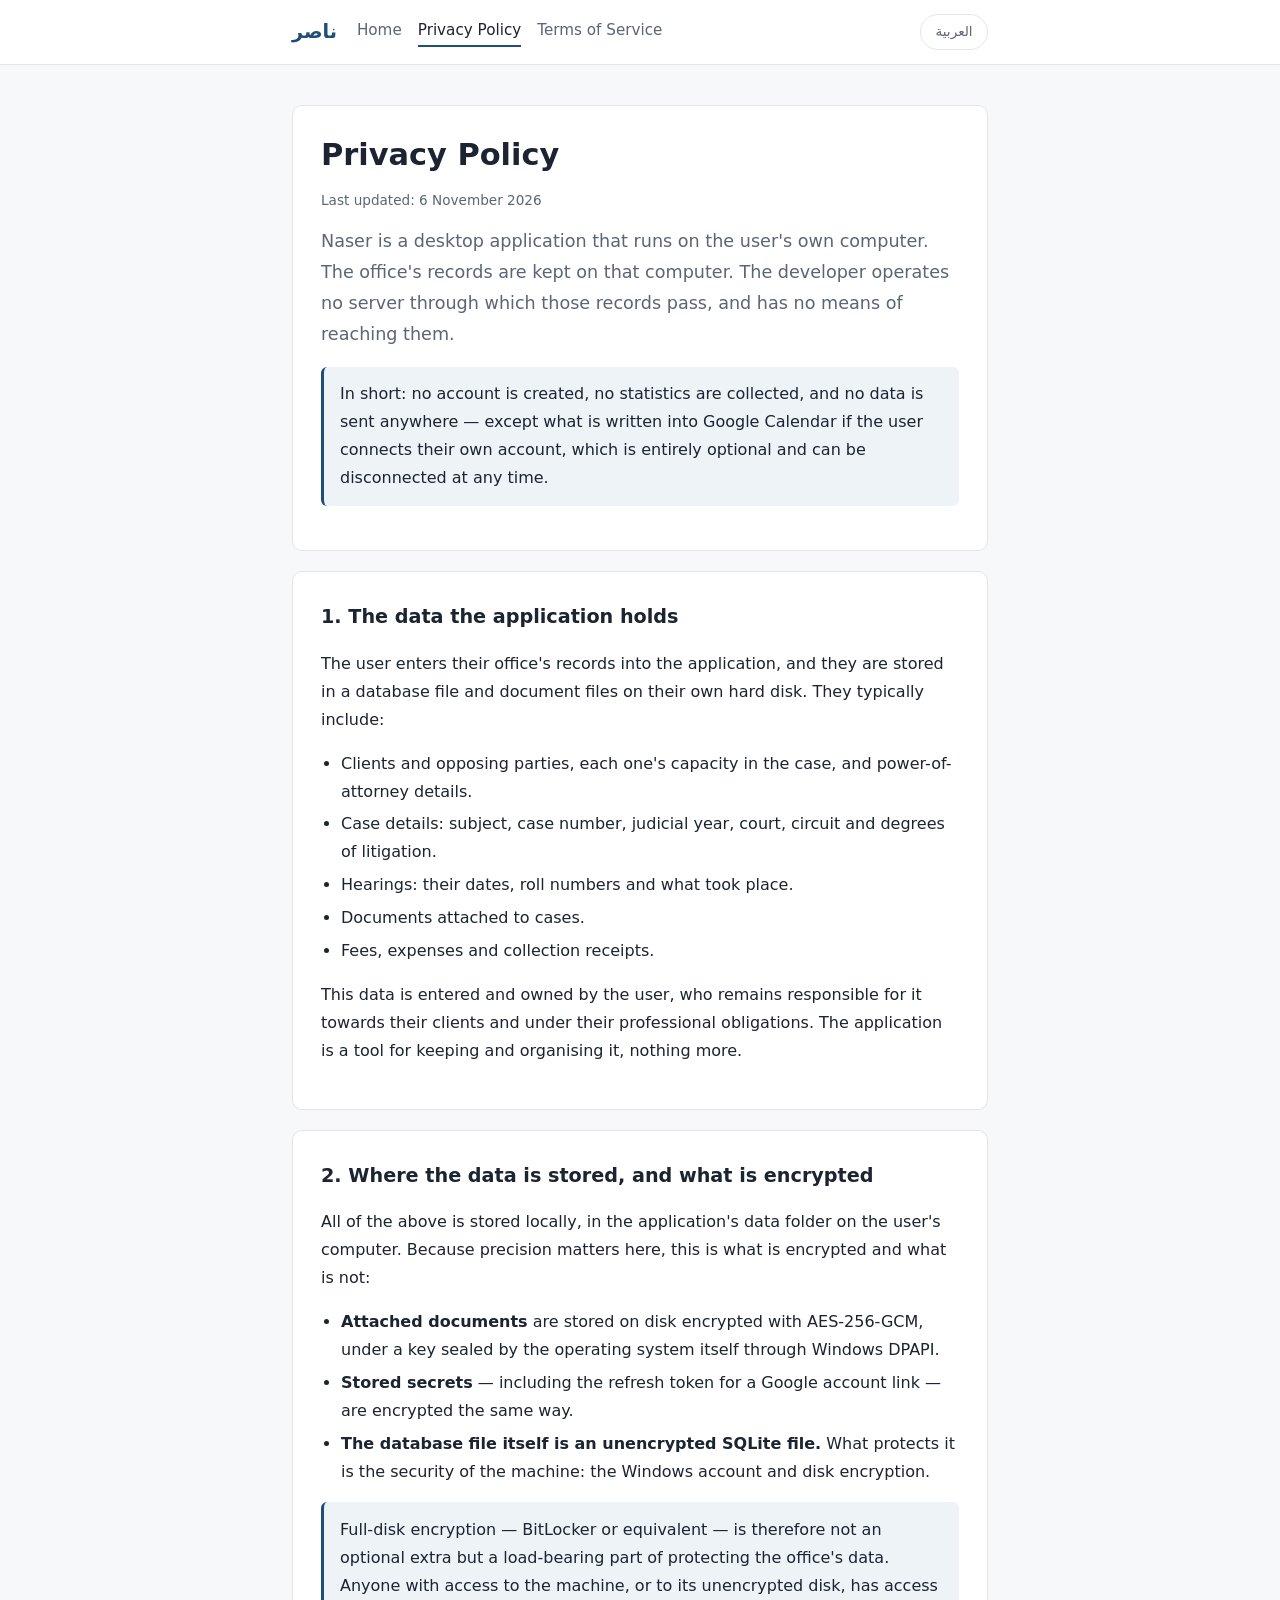
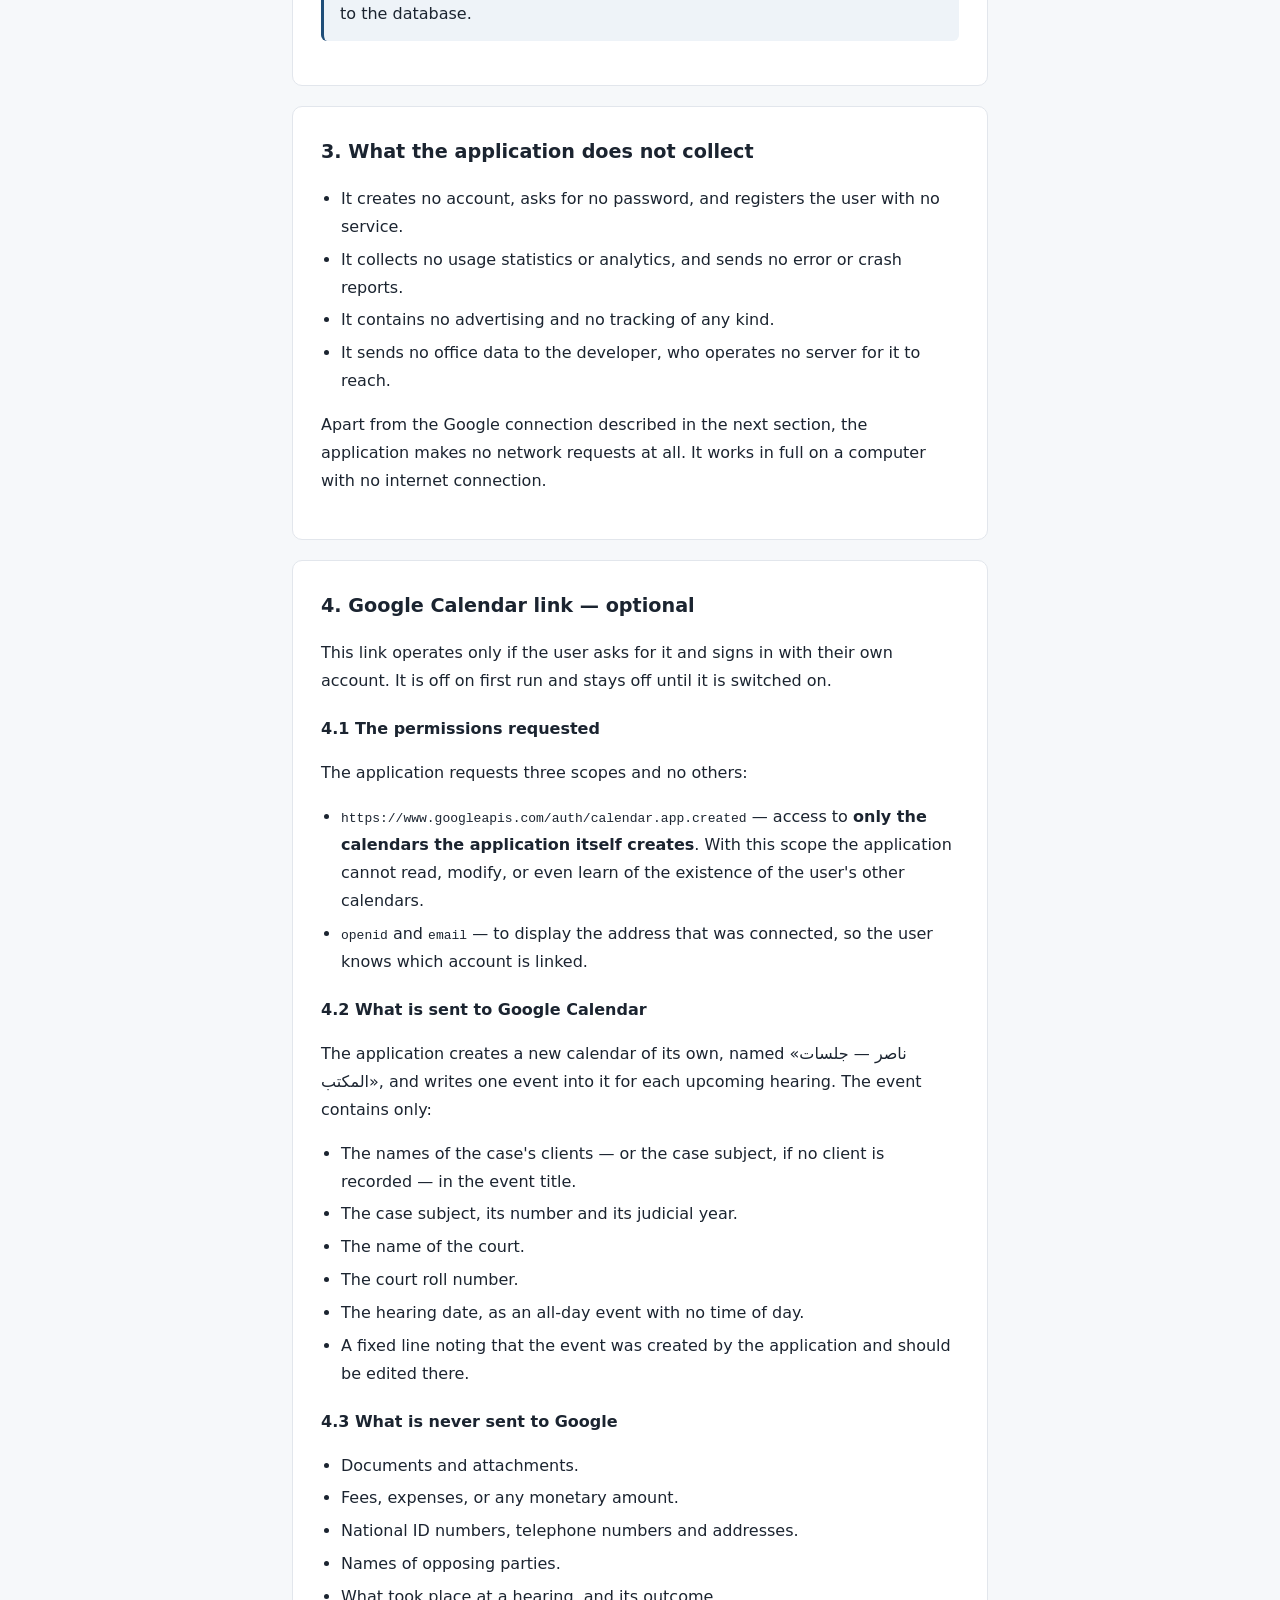
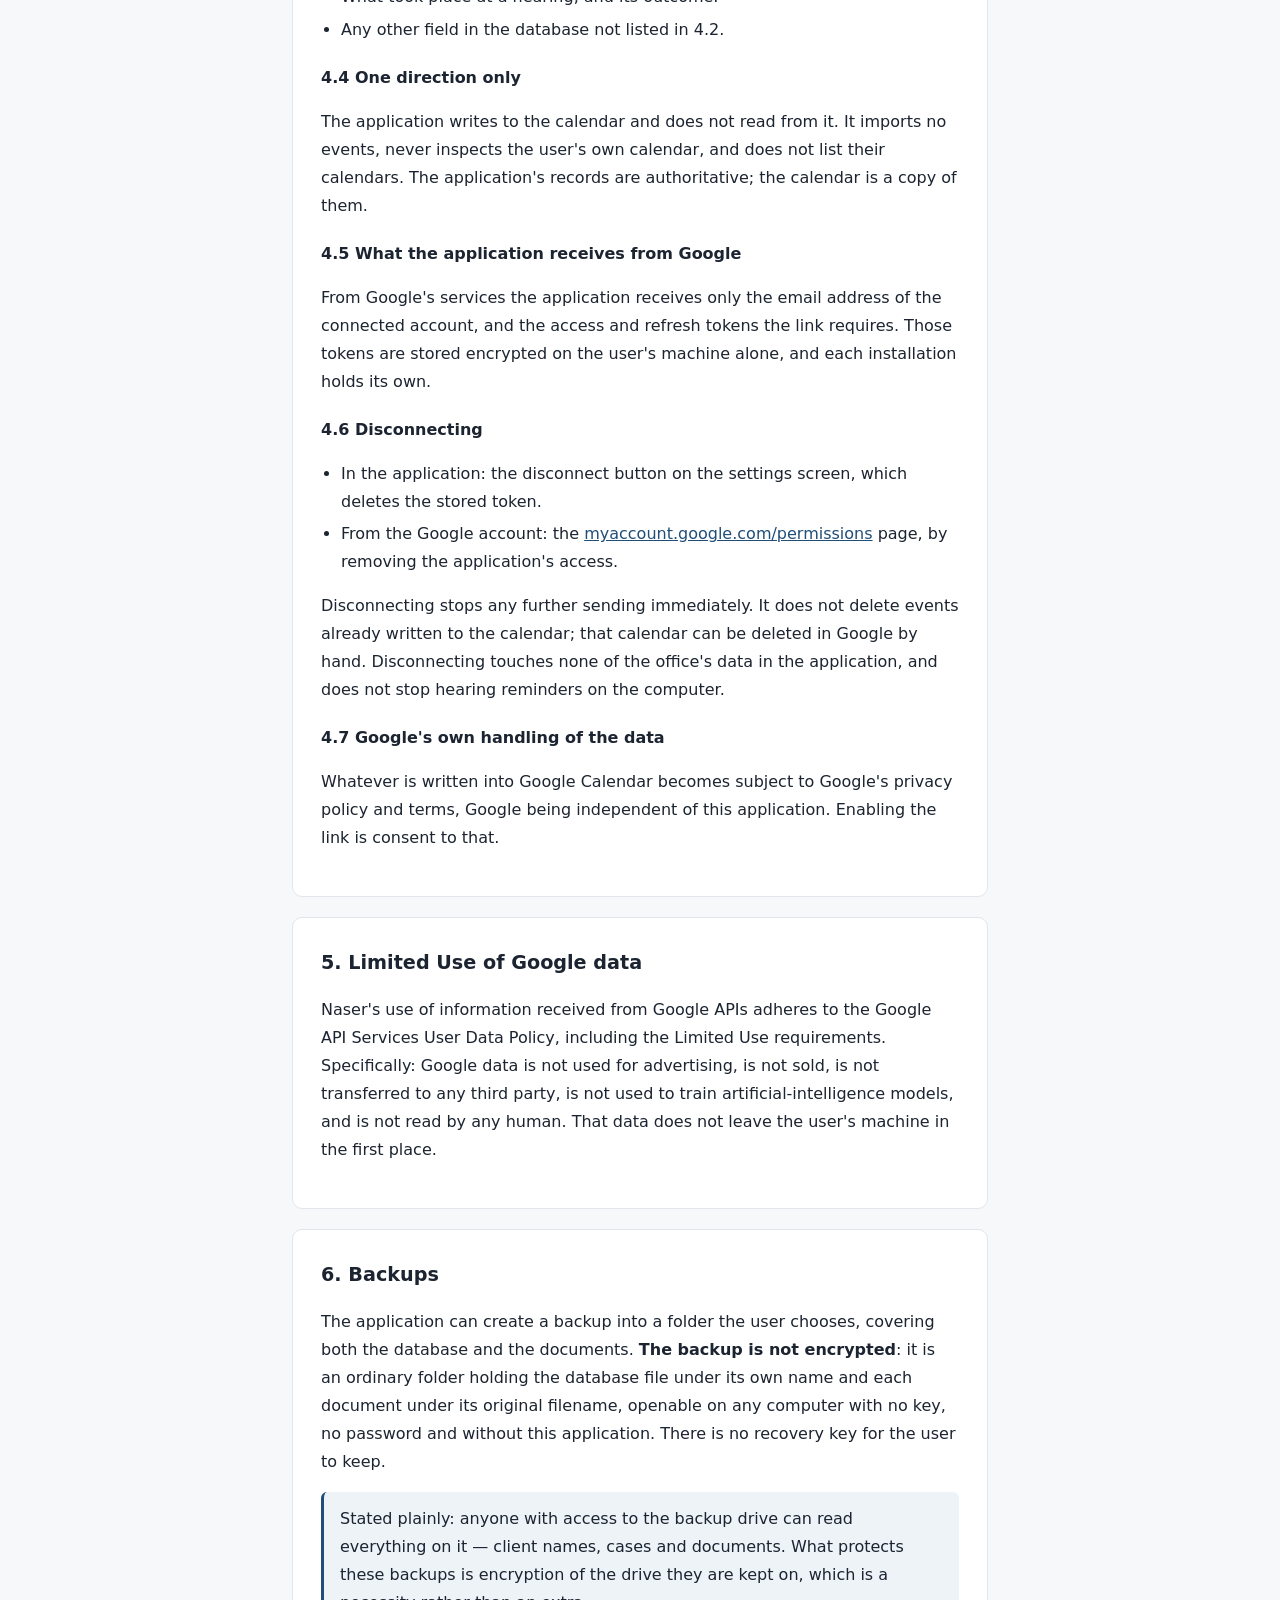
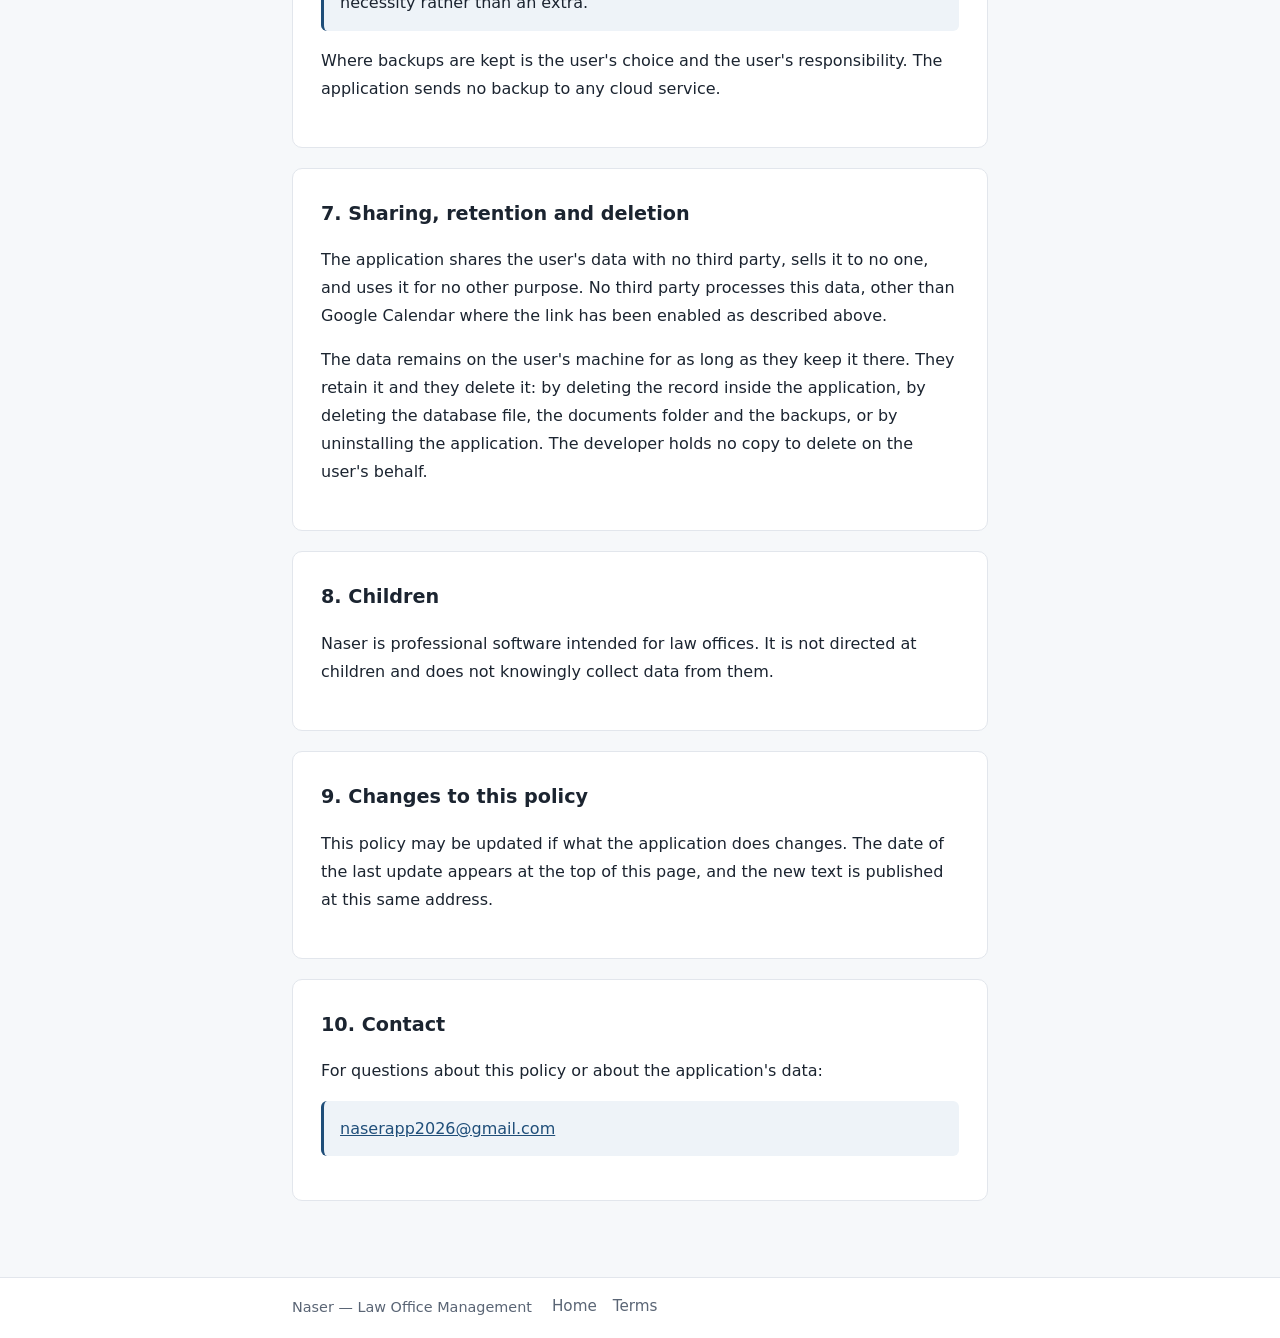
==== commit 0b160274: "Backups are plain now, and the policy has to say so The application stopped encrypting its backups (" ====
--- a/privacy.html
+++ b/privacy.html
@@ -196,11 +196,16 @@
         <section class="card">
           <h2>٦. النسخ الاحتياطي</h2>
           <p>
-            يستطيع البرنامج إنشاء نسخة احتياطية مشفَّرة في مجلد يختاره المستخدم، تشمل قاعدة
-            البيانات والمستندات. والنسخة مشفَّرة بمفتاح مُشتَقّ من <strong>مفتاح استرجاع
-            يحتفظ به المستخدم</strong> حتى تكون قابلة للاستعادة على حاسوب آخر — وفقدان هذا
-            المفتاح يعني فقدان القدرة على فتح النسخة.
-          </p>
+            يستطيع البرنامج إنشاء نسخة احتياطية في مجلد يختاره المستخدم، تشمل قاعدة البيانات
+            والمستندات. <strong>والنسخة غير مشفَّرة</strong>: مجلد عادي فيه ملف قاعدة البيانات
+            باسمه، والمستندات بأسمائها الأصلية، تُفتح على أي حاسوب بلا مفتاح وبلا كلمة مرور
+            وبدون البرنامج نفسه. ولا يوجد مفتاح استرجاع يحفظه المستخدم.
+          </p>
+          <div class="note">
+            ومعنى ذلك صراحةً: من وصل إلى قرص النسخ الاحتياطية قرأ كل ما فيها — أسماء الموكلين
+            والقضايا والمستندات. حماية هذه النسخ هي تشفير القرص الذي تُحفظ عليه، وهو إجراء
+            أساسي لا إضافي.
+          </div>
           <p>
             مكان حفظ النسخ يختاره المستخدم ويخضع لمسؤوليته. لا يُرسل البرنامج أي نسخة احتياطية
             إلى أي خدمة سحابية.
@@ -418,12 +423,17 @@
         <section class="card">
           <h2>6. Backups</h2>
           <p>
-            The application can create an encrypted backup into a folder the user chooses,
-            covering both the database and the documents. The backup is encrypted under a key
-            derived from <strong>a recovery key the user holds</strong>, so that it can be
-            restored onto a different computer — and losing that key means losing the ability to
-            open the backup.
-          </p>
+            The application can create a backup into a folder the user chooses, covering both
+            the database and the documents. <strong>The backup is not encrypted</strong>: it is
+            an ordinary folder holding the database file under its own name and each document
+            under its original filename, openable on any computer with no key, no password and
+            without this application. There is no recovery key for the user to keep.
+          </p>
+          <div class="note">
+            Stated plainly: anyone with access to the backup drive can read everything on it —
+            client names, cases and documents. What protects these backups is encryption of the
+            drive they are kept on, which is a necessity rather than an extra.
+          </div>
           <p>
             Where backups are kept is the user's choice and the user's responsibility. The
             application sends no backup to any cloud service.
